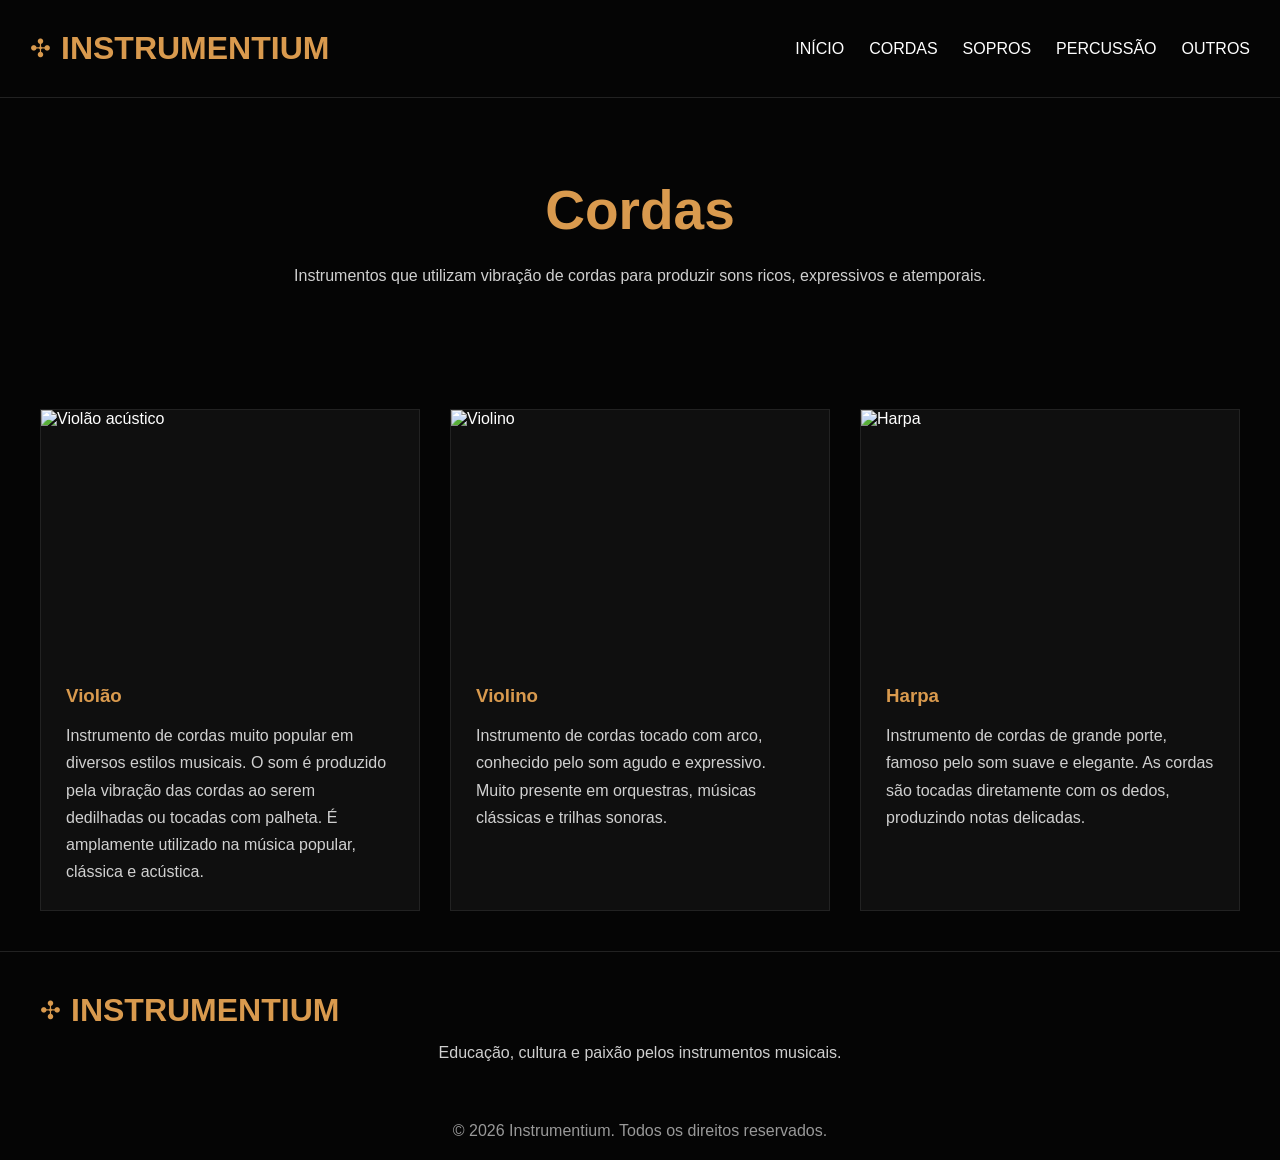
==== cordas.html @ 23b42a48 "Add files via upload" ====
<!DOCTYPE html>
<html lang="pt-BR">

<head>

<meta charset="UTF-8">
<meta name="viewport" content="width=device-width, initial-scale=1.0">
<link rel="icon" href="https://media.discordapp.net/attachments/1037365335009022043/1506331722524917962/content.png?ex=6a0de03c&is=6a0c8ebc&hm=2df6b4a3d5a44f5976cf084e8050d208958ab29f650067bcc2db058f58dedc91&=&format=webp&quality=lossless&width=535&height=535">

<title>Cordas</title>

<link rel="stylesheet" href="style.css">

<script src="script.js" defer></script>

</head>

<body>

<header>

<div class="logo">
<span class="symbol">✣</span>
<h1>INSTRUMENTIUM</h1>
</div>

<nav>
<a href="index.html">INÍCIO</a>
<a href="cordas.html">CORDAS</a>
<a href="sopros.html">SOPROS</a>
<a href="percussao.html">PERCUSSÃO</a>
<a href="outros.html">OUTROS</a>
</nav>

</header>


<!-- Apresentação Instrumentos de Corda -->
<section class="titulo-pagina">

<h2>Cordas</h2>

<p>
Instrumentos que utilizam vibração de cordas para produzir sons ricos,
expressivos e atemporais.
</p>

</section>


<!-- Instrumentos de Corda -->
<section class="instrumentos">


<div class="instrument-card">

<img
src="imagens/violao.png"
alt="Violão acústico">

<div class="content">

<h3>Violão</h3>

<p>
Instrumento de cordas muito popular em diversos estilos musicais.
O som é produzido pela vibração das cordas ao serem dedilhadas
ou tocadas com palheta.
É amplamente utilizado na música popular, clássica e acústica.
</p>

</div>

<audio src="audio/violao.mp3"></audio>

</div>



<div class="instrument-card">

<img
src="imagens/violino.png"
alt="Violino">

<div class="content">

<h3>Violino</h3>

<p>
Instrumento de cordas tocado com arco,
conhecido pelo som agudo e expressivo.
Muito presente em orquestras,
músicas clássicas e trilhas sonoras.
</p>

</div>

<audio src="audio/violino.mp3"></audio>

</div>



<div class="instrument-card">

<img
src="imagens/harpa.jpg"
alt="Harpa">

<div class="content">

<h3>Harpa</h3>

<p>
Instrumento de cordas de grande porte,
famoso pelo som suave e elegante.
As cordas são tocadas diretamente com os dedos,
produzindo notas delicadas.
</p>

</div>

<audio src="audio/harpa.mp3"></audio>

</div>


</section>


<footer>

<div class="logo">
<span class="symbol">✣</span>
<h1>INSTRUMENTIUM</h1>
</div>

<p>
Educação, cultura e paixão pelos instrumentos musicais.
</p>

</footer>


<div class="copyright">
© 2026 Instrumentium. Todos os direitos reservados.
</div>

</body>

</html>
---- style.css ----
/* RESET */
*{
    margin:0;
    padding:0;
    box-sizing:border-box;
}

body{
    background:#050505;
    color:white;
    font-family:Arial, sans-serif;
}

img{
    width:100%;
    display:block;
}

/* TOPO */

header{
    display:flex;
    justify-content:space-between;
    align-items:center;
    padding:30px;
    border-bottom:1px solid #222;
}

.logo{
    display:flex;
    align-items:center;
    gap:10px;
}

.logo h1{
    color:#d99a4e;
    font-size:32px;
}

.symbol{
    color:#d99a4e;
    font-size:25px;
}

nav{
    display:flex;
    gap:25px;
}

nav a{
    color:white;
    text-decoration:none;
    transition:0.3s;
}

nav a:hover{
    color:#d99a4e;
}

/* INÍCIO */

.inicio{
    display:grid;
    grid-template-columns:1fr 1fr;
    min-height:600px;
}

.texto-inicio{
    padding:70px;
    display:flex;
    flex-direction:column;
    justify-content:center;
}

.texto-inicio h2{
    font-size:60px;
    margin-bottom:30px;
    color:#d99a4e;
}

.texto-inicio p{
    color:#d0d0d0;
    line-height:1.8;
}

.imagem-inicio img{
    height:100%;
    object-fit:cover;
}

/* CATEGORIAS */

.categorias{
    display:grid;
    grid-template-columns:repeat(4,1fr);
    background:#f4f1ed;
    color:black;
}

.caixa{
    padding:40px;
    text-align:center;
    border-right:1px solid #ccc;
}

.caixa:last-child{
    border-right:none;
}

.caixa img{
    height:250px;
    object-fit:contain;
    margin-bottom:20px;
}

.caixa h3{
    margin-bottom:20px;
}

.caixa p{
    line-height:1.7;
    margin-bottom:20px;
}

.caixa a{
    color:#b36e2c;
    text-decoration:none;
    font-weight:bold;
}

/* TÍTULO DAS PÁGINAS */

.titulo-pagina{
    padding:80px 30px;
    text-align:center;
}

.titulo-pagina h2{
    font-size:55px;
    color:#d99a4e;
    margin-bottom:20px;
}

.titulo-pagina p{
    color:#d0d0d0;
    max-width:800px;
    margin:auto;
    line-height:1.7;
}

/* INSTRUMENTOS */

.instrumentos{
    display:grid;
    grid-template-columns:repeat(3,1fr);
    gap:30px;
    padding:40px;
}

.instrument-card{
    background:#0f0f0f;
    border:1px solid #222;
    overflow:hidden;
    cursor:pointer;

    opacity:0;
    transform:translateY(30px);
    transition:0.6s;
}

.instrument-card.aparecer{
    opacity:1;
    transform:translateY(0);
}

.instrument-card:hover{
    transform:translateY(0) scale(1.03);
}

.instrument-card img{
    height:250px;
    object-fit:cover;
}

.content{
    padding:25px;
}

.content h3{
    color:#d99a4e;
    margin-bottom:15px;
}

.content p{
    color:#d0d0d0;
    line-height:1.7;
}

/* CONTATO */

.contato{
    padding:60px;
    text-align:center;
}

.contato h2{
    margin-bottom:20px;
    color:#d99a4e;
}

#form-contato{
    max-width:700px;
    margin:auto;

    display:flex;
    flex-direction:column;
    gap:15px;
}

input,
textarea{
    padding:15px;
    border:1px solid #333;
    background:#111;
    color:white;
}

textarea{
    height:150px;
    resize:none;
}

button{
    padding:15px;
    border:none;
    background:#d99a4e;
    color:black;
    cursor:pointer;
    font-weight:bold;
    transition:0.3s;
}

button:hover{
    transform:scale(1.03);
}

#mensagem-envio{
    margin-top:20px;
}

/* RODAPÉ */

footer{
    border-top:1px solid #222;
    padding:40px;
    text-align:center;
}

footer p{
    color:#cfcfcf;
    margin-top:15px;
}

.copyright{
    text-align:center;
    padding:20px;
    color:#999;
}

/* RESPONSIVO */

@media(max-width:900px){

    .inicio{
        grid-template-columns:1fr;
    }

    .categorias{
        grid-template-columns:1fr 1fr;
    }

    .instrumentos{
        grid-template-columns:1fr;
    }

}

@media(max-width:700px){

    header{
        flex-direction:column;
        gap:20px;
    }

    nav{
        flex-wrap:wrap;
        justify-content:center;
    }

    .categorias{
        grid-template-columns:1fr;
    }

    .texto-inicio h2{
        font-size:40px;
    }

    .titulo-pagina h2{
        font-size:40px;
    }

}
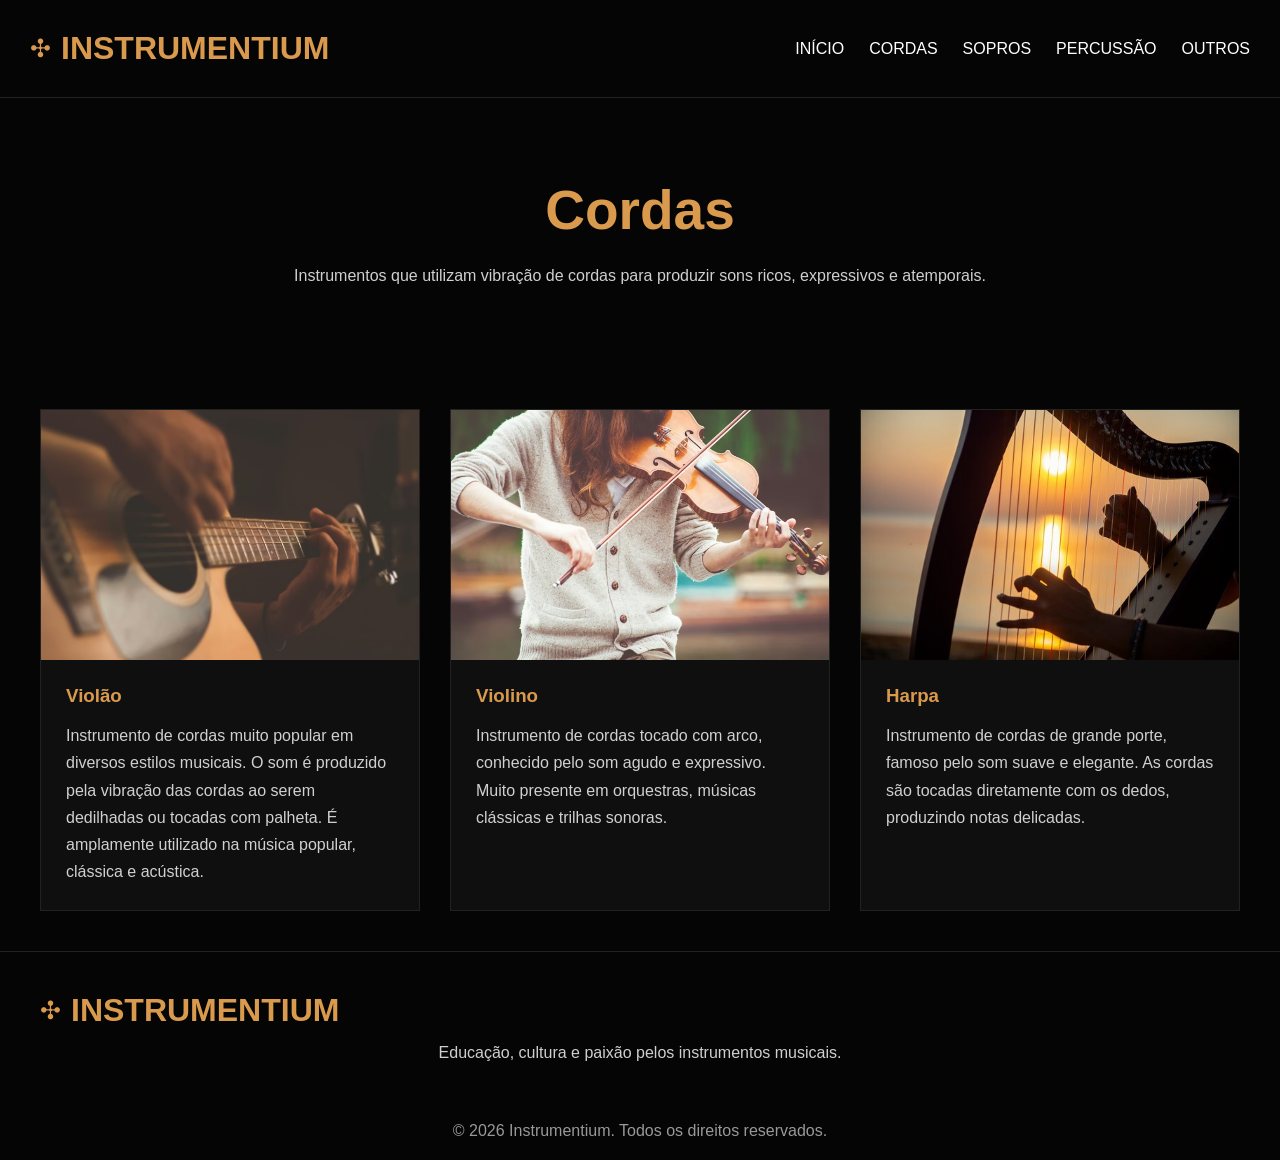
==== commit 946bb60a: "Update cordas.html" ====
--- a/cordas.html
+++ b/cordas.html
@@ -5,8 +5,7 @@
 
 <meta charset="UTF-8">
 <meta name="viewport" content="width=device-width, initial-scale=1.0">
-<link rel="icon" href="https://media.discordapp.net/attachments/1037365335009022043/1506331722524917962/content.png?ex=6a0de03c&is=6a0c8ebc&hm=2df6b4a3d5a44f5976cf084e8050d208958ab29f650067bcc2db058f58dedc91&=&format=webp&quality=lossless&width=535&height=535">
-
+<link rel="icon" href="imagens/favicon.png" type="image/png">
 <title>Cordas</title>
 
 <link rel="stylesheet" href="style.css">
@@ -149,4 +148,4 @@
 
 </body>
 
-</html>+</html>
